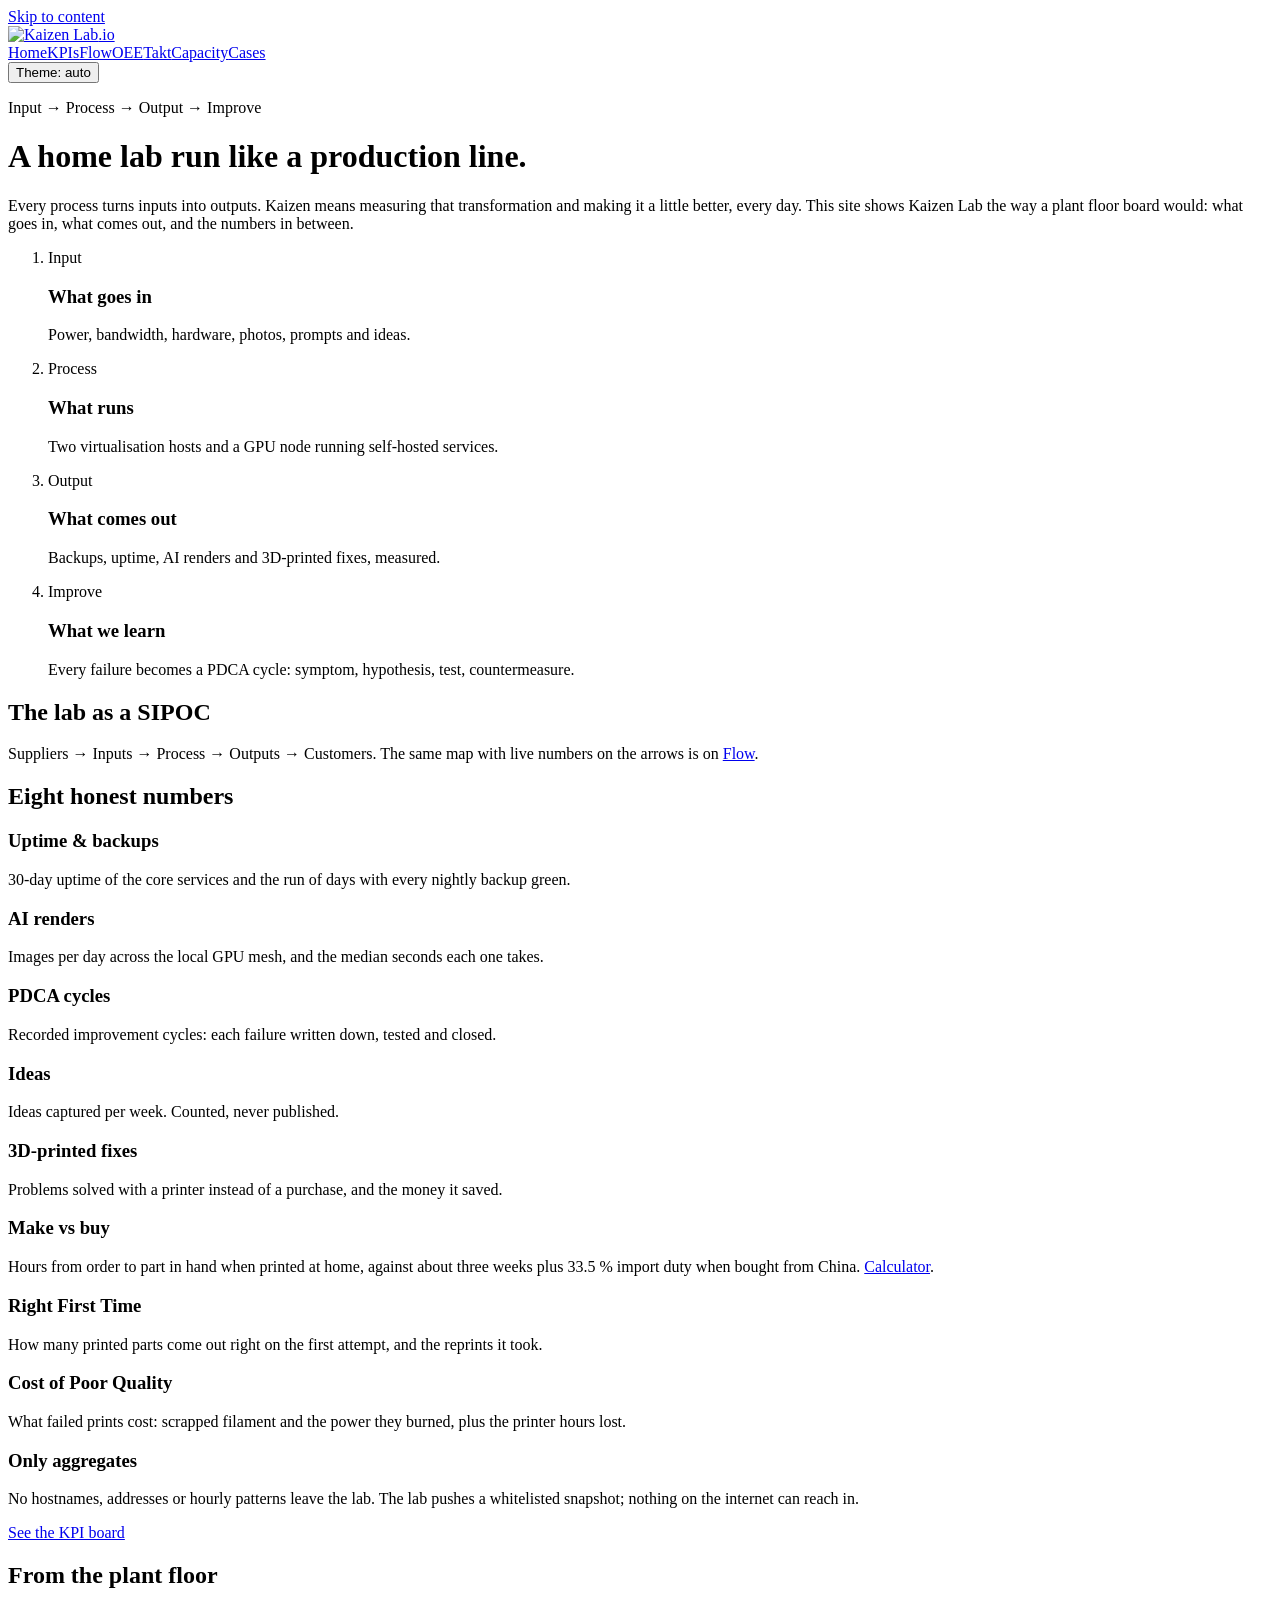
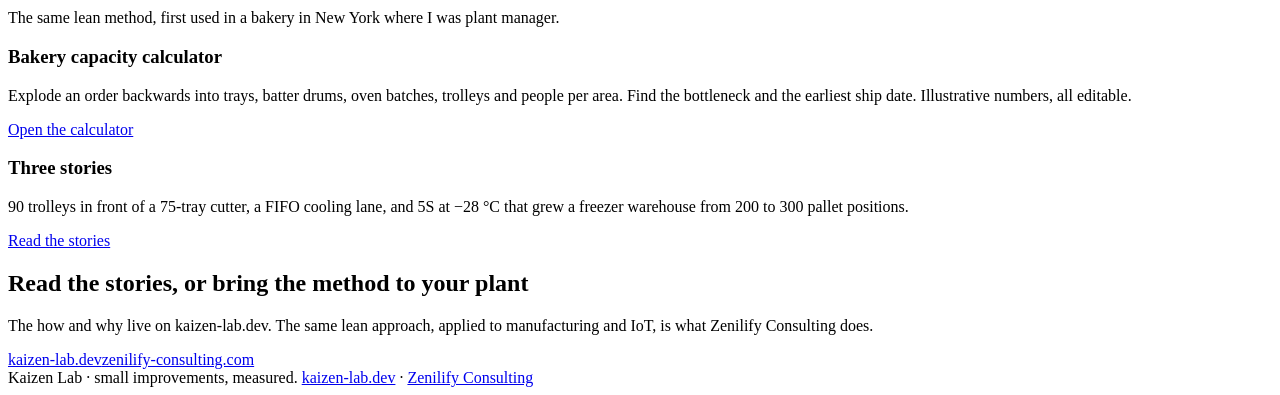
==== site/index.html @ 3bfd37c6 "kaizen-lab.io: initial public release" ====
<!doctype html>
<html lang="en">
<head>
<meta charset="utf-8">
<meta name="viewport" content="width=device-width, initial-scale=1">
<title>Kaizen Lab I/O</title>
<meta name="description" content="Kaizen Lab measured in public: a home lab run like a production line. Inputs, process, outputs, and the small improvements in between.">
<meta property="og:title" content="Kaizen Lab I/O">
<meta property="og:description" content="A home lab run like a production line: honest KPIs, a SIPOC map and lean calculators.">
<meta property="og:url" content="https://kaizen-lab.io/">
<meta name="theme-color" content="#0D0D0D">
<link rel="icon" href="/assets/favicon.png" type="image/png">
<link rel="apple-touch-icon" href="/assets/apple-touch-icon.png">
<link rel="stylesheet" href="/assets/style.css?v=20261014a">
<script src="/assets/app.js?v=20261014a"></script>
</head>
<body>
<a class="skip" href="#main">Skip to content</a>
<header class="site-head"><div class="wrap">
  <a class="brand" href="/" aria-label="Kaizen Lab I/O, home"><img src="/assets/logo.png" alt="Kaizen Lab" width="168" height="22"><span class="io">.io</span></a>
  <nav class="main" aria-label="Main">
    <a href="/" aria-current="page">Home</a><a href="/kpi/">KPIs</a><a href="/flow/">Flow</a><a href="/tools/oee/">OEE</a><a href="/tools/takt/">Takt</a><a href="/tools/capacity/">Capacity</a><a href="/cases/bakery/">Cases</a>
  </nav>
  <button class="theme-btn" type="button">Theme: auto</button>
</div></header>

<main id="main" class="wrap">
  <p class="eyebrow">Input → Process → Output → Improve</p>
  <h1>A home lab run like a <span class="grad">production line</span>.</h1>
  <p class="lede">Every process turns inputs into outputs. Kaizen means measuring that transformation and making it a little better, every day. This site shows Kaizen Lab the way a plant floor board would: what goes in, what comes out, and the numbers in between.</p>

  <ol class="steps" aria-label="The loop">
    <li style="--c: var(--plan)"><span class="k">Input</span><h3>What goes in</h3><p>Power, bandwidth, hardware, photos, prompts and ideas.</p></li>
    <li style="--c: var(--do)"><span class="k">Process</span><h3>What runs</h3><p>Two virtualisation hosts and a GPU node running self-hosted services.</p></li>
    <li style="--c: var(--check)"><span class="k">Output</span><h3>What comes out</h3><p>Backups, uptime, AI renders and 3D-printed fixes, measured.</p></li>
    <li style="--c: var(--act)"><span class="k">Improve</span><h3>What we learn</h3><p>Every failure becomes a PDCA cycle: symptom, hypothesis, test, countermeasure.</p></li>
  </ol>

  <h2>The lab as a SIPOC</h2>
  <p class="note">Suppliers → Inputs → Process → Outputs → Customers. The same map with live numbers on the arrows is on <a href="/flow/">Flow</a>.</p>
  <div id="sipoc" class="sipoc-wrap">
    <noscript><p>Suppliers: CFE power, internet provider, hardware vendors, open source. Inputs: kWh, bandwidth, photos and documents, prompts, ideas. Process: two Proxmox hosts, one GPU AI node, about 40 self-hosted apps, PDCA on failures. Outputs: backups, AI renders, uptime, 3D-printed fixes. Customers: family, consulting clients, the builder.</p></noscript>
  </div>

  <h2>Eight honest numbers</h2>
  <div class="grid three">
    <div class="card"><h3>Uptime &amp; backups</h3><p class="note">30-day uptime of the core services and the run of days with every nightly backup green.</p></div>
    <div class="card"><h3>AI renders</h3><p class="note">Images per day across the local GPU mesh, and the median seconds each one takes.</p></div>
    <div class="card"><h3>PDCA cycles</h3><p class="note">Recorded improvement cycles: each failure written down, tested and closed.</p></div>
    <div class="card"><h3>Ideas</h3><p class="note">Ideas captured per week. Counted, never published.</p></div>
    <div class="card"><h3>3D-printed fixes</h3><p class="note">Problems solved with a printer instead of a purchase, and the money it saved.</p></div>
    <div class="card"><h3>Make vs buy</h3><p class="note">Hours from order to part in hand when printed at home, against about three weeks plus 33.5 % import duty when bought from China. <a href="/tools/make-or-buy/">Calculator</a>.</p></div>
    <div class="card"><h3>Right First Time</h3><p class="note">How many printed parts come out right on the first attempt, and the reprints it took.</p></div>
    <div class="card"><h3>Cost of Poor Quality</h3><p class="note">What failed prints cost: scrapped filament and the power they burned, plus the printer hours lost.</p></div>
    <div class="card"><h3>Only aggregates</h3><p class="note">No hostnames, addresses or hourly patterns leave the lab. The lab pushes a whitelisted snapshot; nothing on the internet can reach in.</p></div>
  </div>
  <p><a class="btn" href="/kpi/">See the KPI board</a></p>

  <h2>From the plant floor</h2>
  <p class="note">The same lean method, first used in a bakery in New York where I was plant manager.</p>
  <div class="grid two">
    <div class="card"><h3>Bakery capacity calculator</h3><p class="note">Explode an order backwards into trays, batter drums, oven batches, trolleys and people per area. Find the bottleneck and the earliest ship date. Illustrative numbers, all editable.</p><p><a href="/tools/capacity/">Open the calculator</a></p></div>
    <div class="card"><h3>Three stories</h3><p class="note">90 trolleys in front of a 75-tray cutter, a FIFO cooling lane, and 5S at −28 °C that grew a freezer warehouse from 200 to 300 pallet positions.</p><p><a href="/cases/bakery/">Read the stories</a></p></div>
  </div>

  <div class="cta">
    <h2>Read the stories, or bring the method to your plant</h2>
    <p class="note">The how and why live on kaizen-lab.dev. The same lean approach, applied to manufacturing and IoT, is what Zenilify Consulting does.</p>
    <a class="btn" href="https://kaizen-lab.dev">kaizen-lab.dev</a><a class="btn ghost" href="https://zenilify-consulting.com">zenilify-consulting.com</a>
  </div>
</main>

<footer class="site-foot"><div class="wrap">
  <span>Kaizen Lab · small improvements, measured.</span>
  <span><a href="https://kaizen-lab.dev">kaizen-lab.dev</a> · <a href="https://zenilify-consulting.com">Zenilify Consulting</a></span>
</div></footer>
<script src="/assets/sipoc.js?v=20261014a"></script>
<script>document.addEventListener('DOMContentLoaded', function () { KL.sipoc(document.getElementById('sipoc'), null); });</script>
</body>
</html>
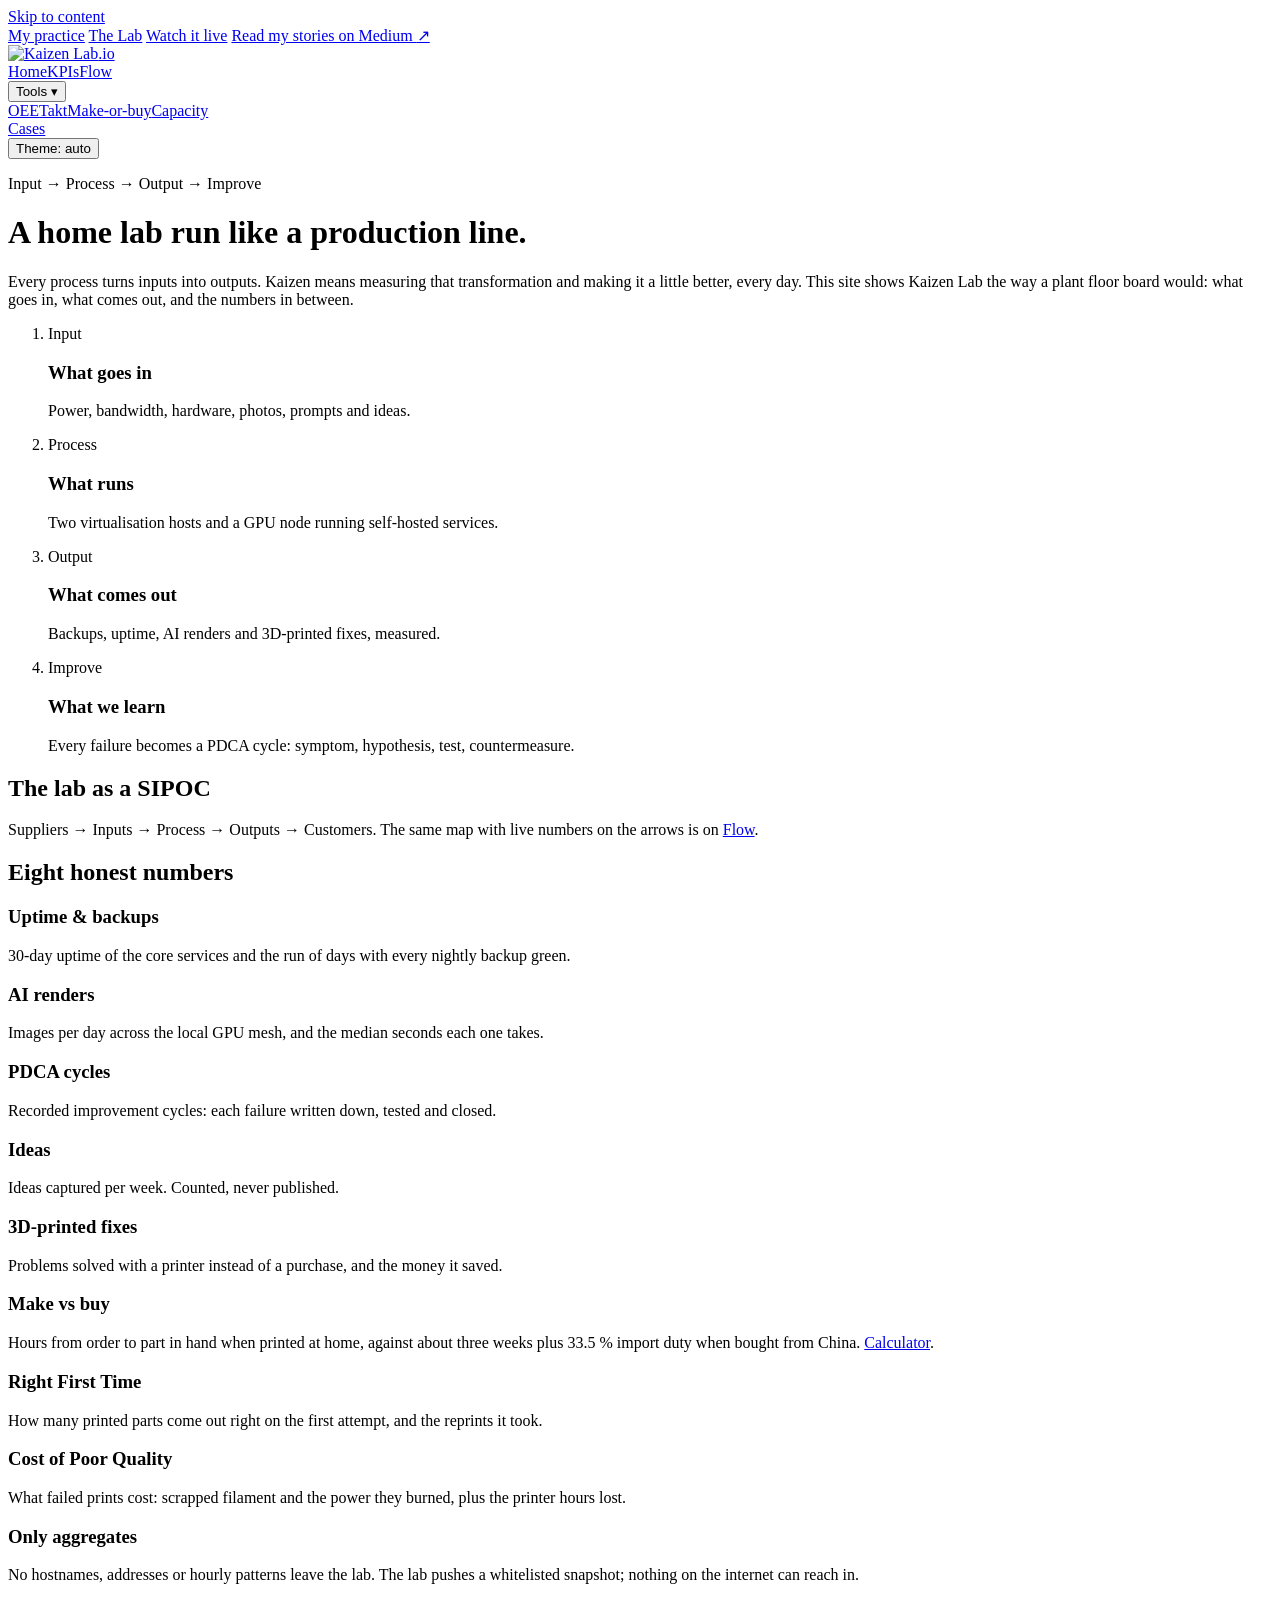
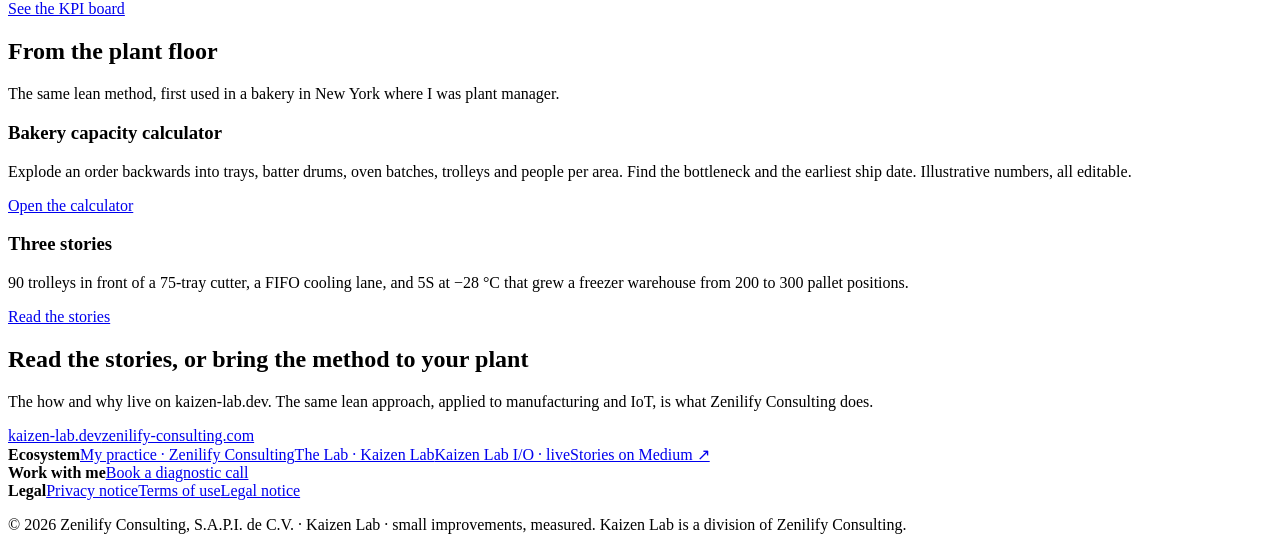
==== commit f5fff7ae: "feat: ecosystem switcher, SEO metadata, Tools menu, ES toggle for KPI labels - shared ecosystem swit" ====
--- a/site/index.html
+++ b/site/index.html
@@ -3,23 +3,41 @@
 <head>
 <meta charset="utf-8">
 <meta name="viewport" content="width=device-width, initial-scale=1">
-<title>Kaizen Lab I/O</title>
+<title>Home lab run like a production line · Kaizen Lab I/O</title>
 <meta name="description" content="Kaizen Lab measured in public: a home lab run like a production line. Inputs, process, outputs, and the small improvements in between.">
-<meta property="og:title" content="Kaizen Lab I/O">
-<meta property="og:description" content="A home lab run like a production line: honest KPIs, a SIPOC map and lean calculators.">
+<link rel="canonical" href="https://kaizen-lab.io/">
+<meta property="og:type" content="website">
+<meta property="og:site_name" content="Kaizen Lab I/O">
+<meta property="og:locale" content="en_US">
+<meta property="og:title" content="Home lab run like a production line · Kaizen Lab I/O">
+<meta property="og:description" content="Kaizen Lab measured in public: a home lab run like a production line. Inputs, process, outputs, and the small improvements in between.">
 <meta property="og:url" content="https://kaizen-lab.io/">
+<meta property="og:image" content="https://kaizen-lab.io/assets/og-image.png">
+<meta property="og:image:width" content="1200">
+<meta property="og:image:height" content="630">
+<meta property="og:image:alt" content="Kaizen Lab I/O: a home lab run like a production line">
+<meta name="twitter:card" content="summary_large_image">
+<meta name="twitter:title" content="Home lab run like a production line · Kaizen Lab I/O">
+<meta name="twitter:description" content="Kaizen Lab measured in public: a home lab run like a production line. Inputs, process, outputs, and the small improvements in between.">
+<meta name="twitter:image" content="https://kaizen-lab.io/assets/og-image.png">
 <meta name="theme-color" content="#0D0D0D">
 <link rel="icon" href="/assets/favicon.png" type="image/png">
 <link rel="apple-touch-icon" href="/assets/apple-touch-icon.png">
-<link rel="stylesheet" href="/assets/style.css?v=20261014a">
-<script src="/assets/app.js?v=20261014a"></script>
+<link rel="stylesheet" href="/assets/style.css?v=20261016a">
+<script src="/assets/app.js?v=20261016a"></script>
 </head>
 <body>
 <a class="skip" href="#main">Skip to content</a>
+<nav class="zx" aria-label="Zenilify ecosystem"><div class="zx-in">
+  <a href="https://zenilify-consulting.com/en/"><i style="--c:#F6A23A"></i>My practice</a>
+  <a href="https://kaizen-lab.dev/"><i style="--c:#6A4FA3"></i>The Lab</a>
+  <a href="https://kaizen-lab.io/" aria-current="page"><i class="live" style="--c:#1F9D55"></i>Watch it live</a>
+  <a class="zx-ext" href="https://zenilify.medium.com" target="_blank" rel="noopener">Read my stories on Medium <span aria-hidden="true">↗</span></a>
+</div></nav>
 <header class="site-head"><div class="wrap">
   <a class="brand" href="/" aria-label="Kaizen Lab I/O, home"><img src="/assets/logo.png" alt="Kaizen Lab" width="168" height="22"><span class="io">.io</span></a>
   <nav class="main" aria-label="Main">
-    <a href="/" aria-current="page">Home</a><a href="/kpi/">KPIs</a><a href="/flow/">Flow</a><a href="/tools/oee/">OEE</a><a href="/tools/takt/">Takt</a><a href="/tools/capacity/">Capacity</a><a href="/cases/bakery/">Cases</a>
+    <a href="/" aria-current="page">Home</a><a href="/kpi/">KPIs</a><a href="/flow/">Flow</a><div class="nav-dd"><button type="button" class="nav-dd-btn" aria-expanded="false" aria-controls="tools-menu">Tools <span aria-hidden="true">▾</span></button><div class="nav-dd-menu" id="tools-menu"><a href="/tools/oee/">OEE</a><a href="/tools/takt/">Takt</a><a href="/tools/make-or-buy/">Make-or-buy</a><a href="/tools/capacity/">Capacity</a></div></div><a href="/cases/bakery/">Cases</a>
   </nav>
   <button class="theme-btn" type="button">Theme: auto</button>
 </div></header>
@@ -66,15 +84,17 @@
   <div class="cta">
     <h2>Read the stories, or bring the method to your plant</h2>
     <p class="note">The how and why live on kaizen-lab.dev. The same lean approach, applied to manufacturing and IoT, is what Zenilify Consulting does.</p>
-    <a class="btn" href="https://kaizen-lab.dev">kaizen-lab.dev</a><a class="btn ghost" href="https://zenilify-consulting.com">zenilify-consulting.com</a>
+    <a class="btn" href="https://kaizen-lab.dev">kaizen-lab.dev</a><a class="btn ghost" href="https://zenilify-consulting.com/en/#contact">zenilify-consulting.com</a>
   </div>
 </main>
 
-<footer class="site-foot"><div class="wrap">
-  <span>Kaizen Lab · small improvements, measured.</span>
-  <span><a href="https://kaizen-lab.dev">kaizen-lab.dev</a> · <a href="https://zenilify-consulting.com">Zenilify Consulting</a></span>
+<footer class="zf"><div class="zf-in">
+  <div><b>Ecosystem</b><a href="https://zenilify-consulting.com/en/">My practice · Zenilify Consulting</a><a href="https://kaizen-lab.dev/">The Lab · Kaizen Lab</a><a href="https://kaizen-lab.io/" aria-current="page">Kaizen Lab I/O · live</a><a href="https://zenilify.medium.com" target="_blank" rel="noopener">Stories on Medium ↗</a></div>
+  <div><b>Work with me</b><a href="https://zenilify-consulting.com/en/#contact">Book a diagnostic call</a></div>
+  <div><b>Legal</b><a href="https://zenilify-consulting.com/en/privacy/">Privacy notice</a><a href="https://zenilify-consulting.com/en/terms/">Terms of use</a><a href="https://zenilify-consulting.com/en/legal/">Legal notice</a></div>
+  <p class="zf-legal">© 2026 Zenilify Consulting, S.A.P.I. de C.V. · Kaizen Lab · small improvements, measured. Kaizen Lab is a division of Zenilify Consulting.</p>
 </div></footer>
-<script src="/assets/sipoc.js?v=20261014a"></script>
+<script src="/assets/sipoc.js?v=20261016a"></script>
 <script>document.addEventListener('DOMContentLoaded', function () { KL.sipoc(document.getElementById('sipoc'), null); });</script>
 </body>
 </html>
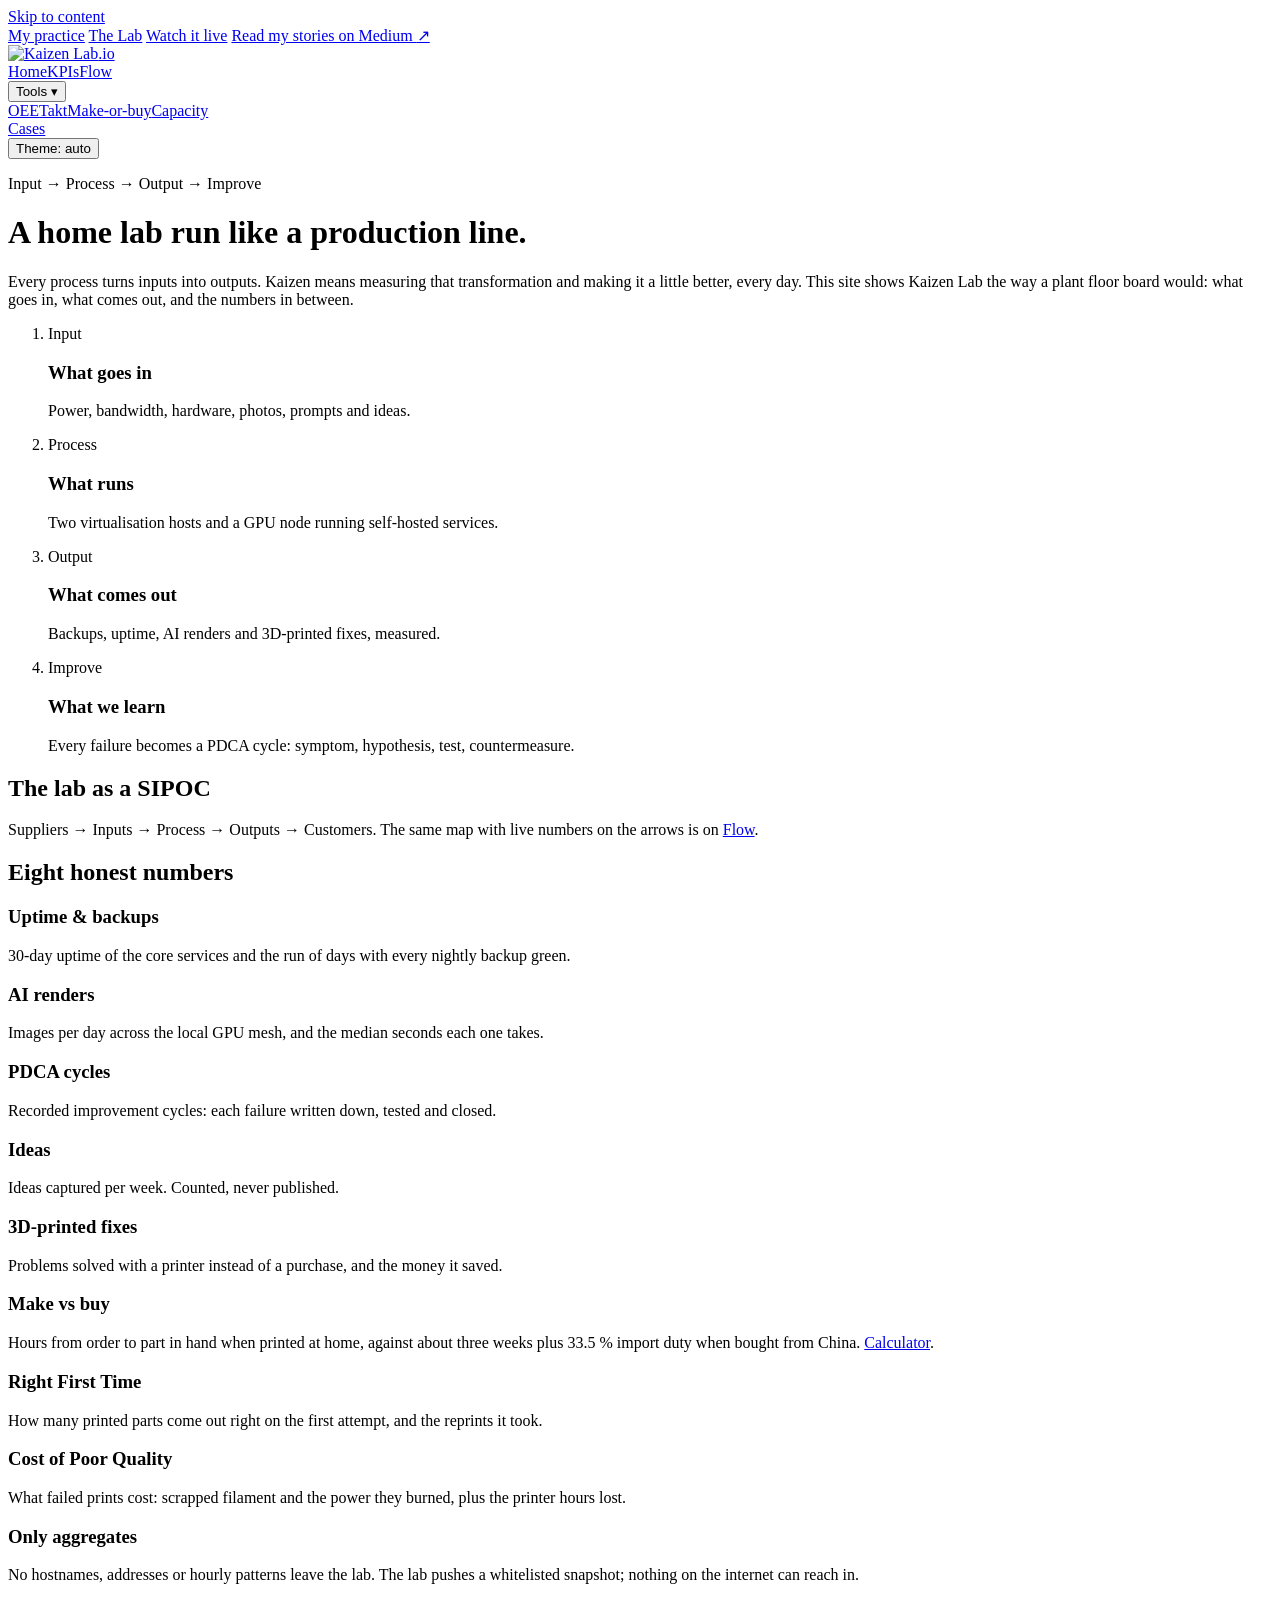
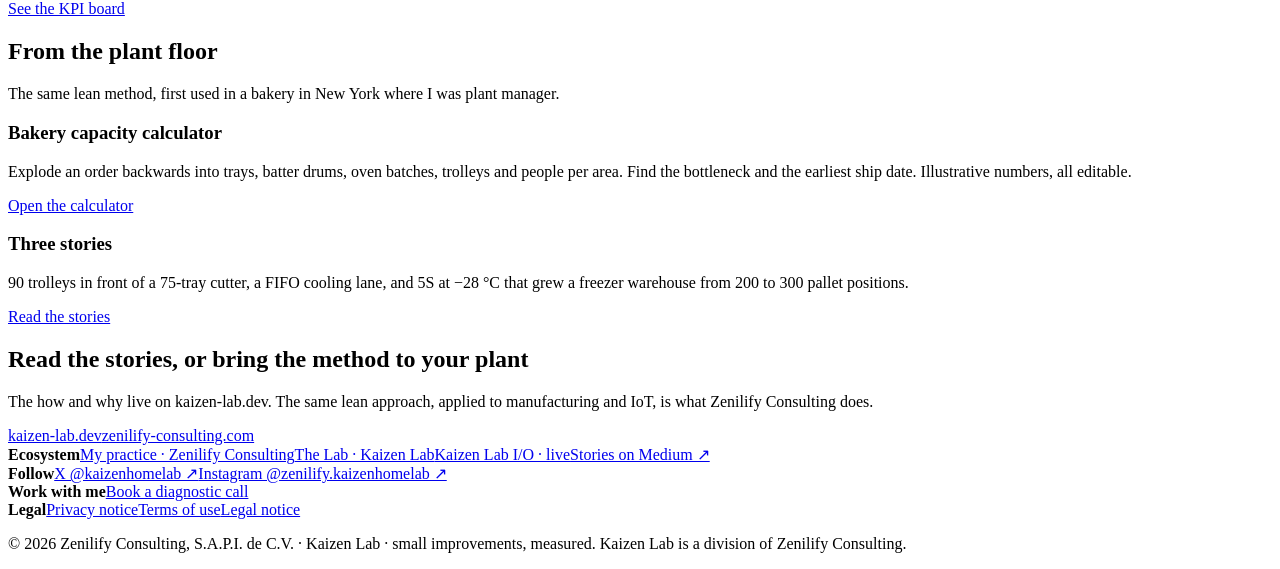
==== commit cfdae0b3: "feat: footer socials, wrapping switcher at phone width, TC002 story links, "Why it matters" idea-man" ====
--- a/site/index.html
+++ b/site/index.html
@@ -23,8 +23,8 @@
 <meta name="theme-color" content="#0D0D0D">
 <link rel="icon" href="/assets/favicon.png" type="image/png">
 <link rel="apple-touch-icon" href="/assets/apple-touch-icon.png">
-<link rel="stylesheet" href="/assets/style.css?v=20261016a">
-<script src="/assets/app.js?v=20261016a"></script>
+<link rel="stylesheet" href="/assets/style.css?v=20261017a">
+<script src="/assets/app.js?v=20261017a"></script>
 </head>
 <body>
 <a class="skip" href="#main">Skip to content</a>
@@ -90,11 +90,12 @@
 
 <footer class="zf"><div class="zf-in">
   <div><b>Ecosystem</b><a href="https://zenilify-consulting.com/en/">My practice · Zenilify Consulting</a><a href="https://kaizen-lab.dev/">The Lab · Kaizen Lab</a><a href="https://kaizen-lab.io/" aria-current="page">Kaizen Lab I/O · live</a><a href="https://zenilify.medium.com" target="_blank" rel="noopener">Stories on Medium ↗</a></div>
+  <div><b>Follow</b><a href="https://x.com/kaizenhomelab" target="_blank" rel="me noopener" aria-label="Kaizen Lab on X, @kaizenhomelab (opens in a new tab)">X @kaizenhomelab ↗</a><a href="https://www.instagram.com/zenilify.kaizenhomelab/" target="_blank" rel="me noopener" aria-label="Kaizen Lab on Instagram, @zenilify.kaizenhomelab (opens in a new tab)">Instagram @zenilify.kaizenhomelab ↗</a></div>
   <div><b>Work with me</b><a href="https://zenilify-consulting.com/en/#contact">Book a diagnostic call</a></div>
   <div><b>Legal</b><a href="https://zenilify-consulting.com/en/privacy/">Privacy notice</a><a href="https://zenilify-consulting.com/en/terms/">Terms of use</a><a href="https://zenilify-consulting.com/en/legal/">Legal notice</a></div>
   <p class="zf-legal">© 2026 Zenilify Consulting, S.A.P.I. de C.V. · Kaizen Lab · small improvements, measured. Kaizen Lab is a division of Zenilify Consulting.</p>
 </div></footer>
-<script src="/assets/sipoc.js?v=20261016a"></script>
+<script src="/assets/sipoc.js?v=20261017a"></script>
 <script>document.addEventListener('DOMContentLoaded', function () { KL.sipoc(document.getElementById('sipoc'), null); });</script>
 </body>
 </html>
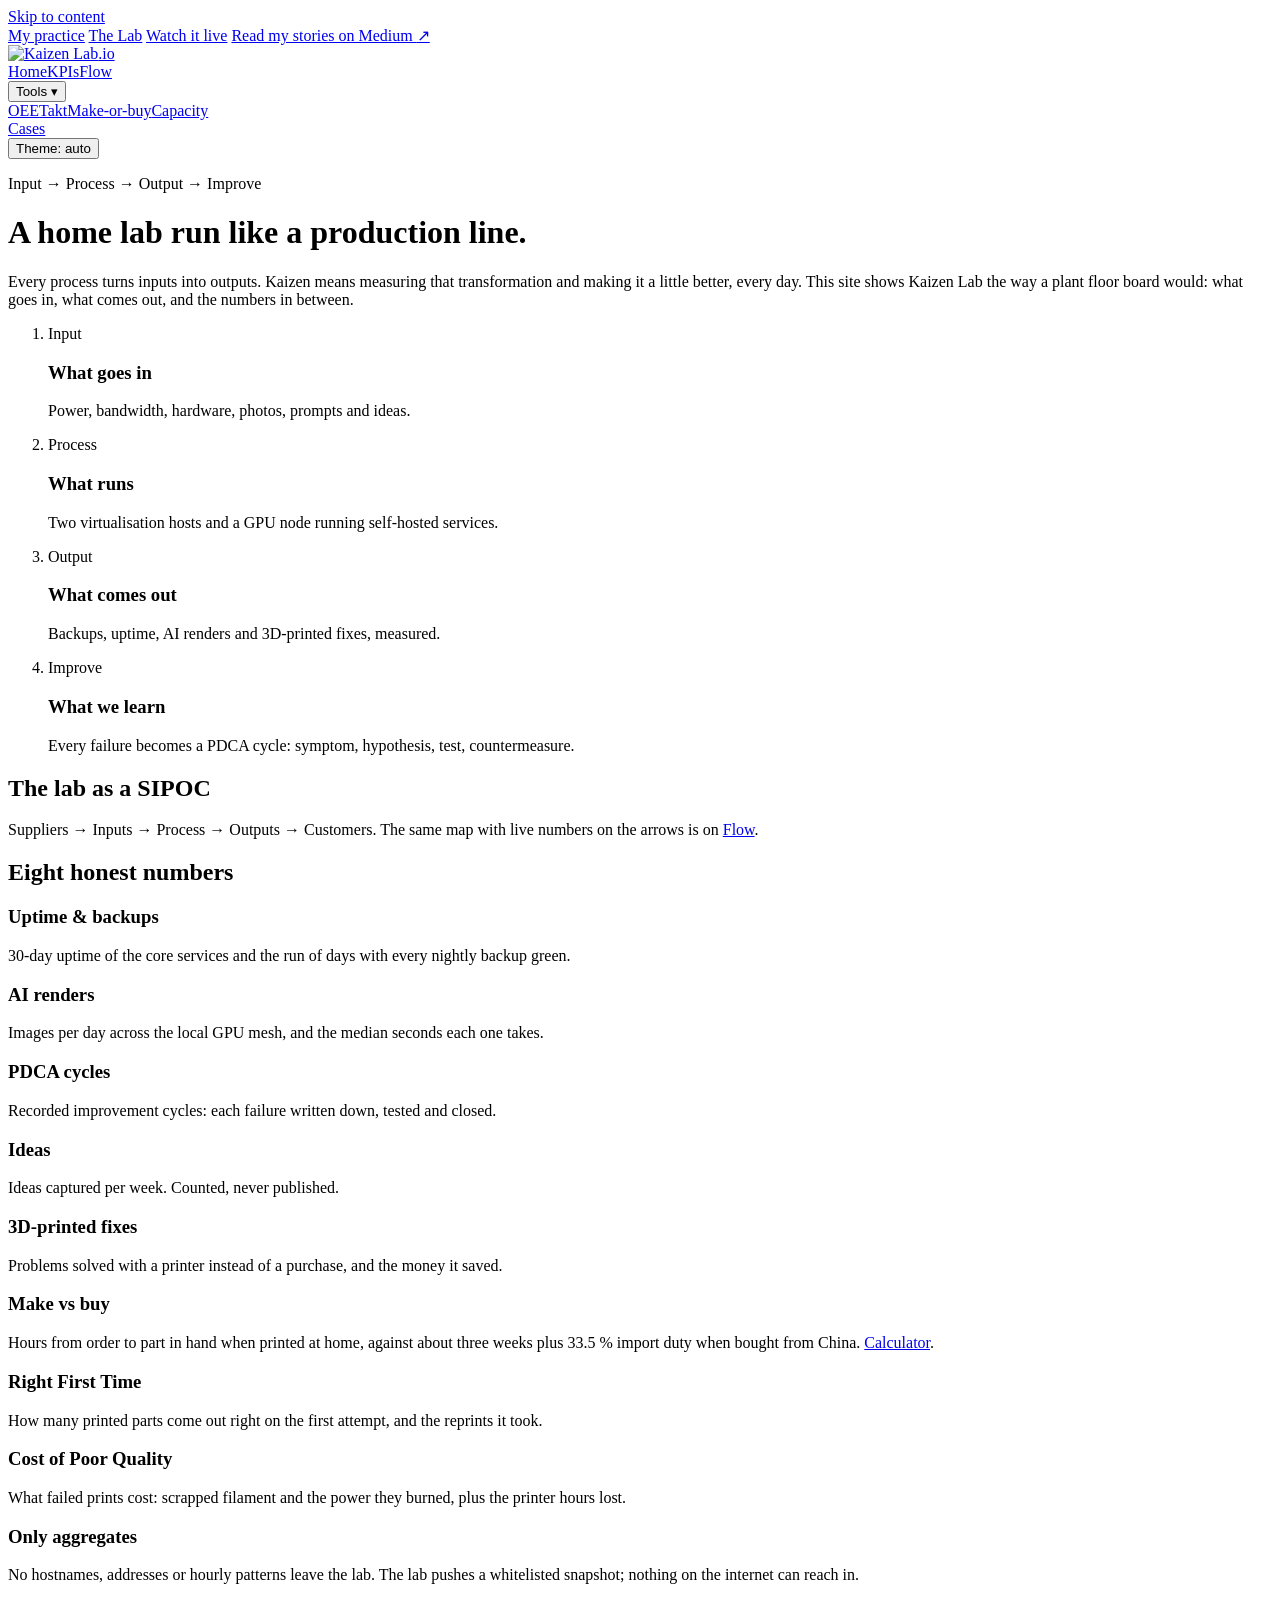
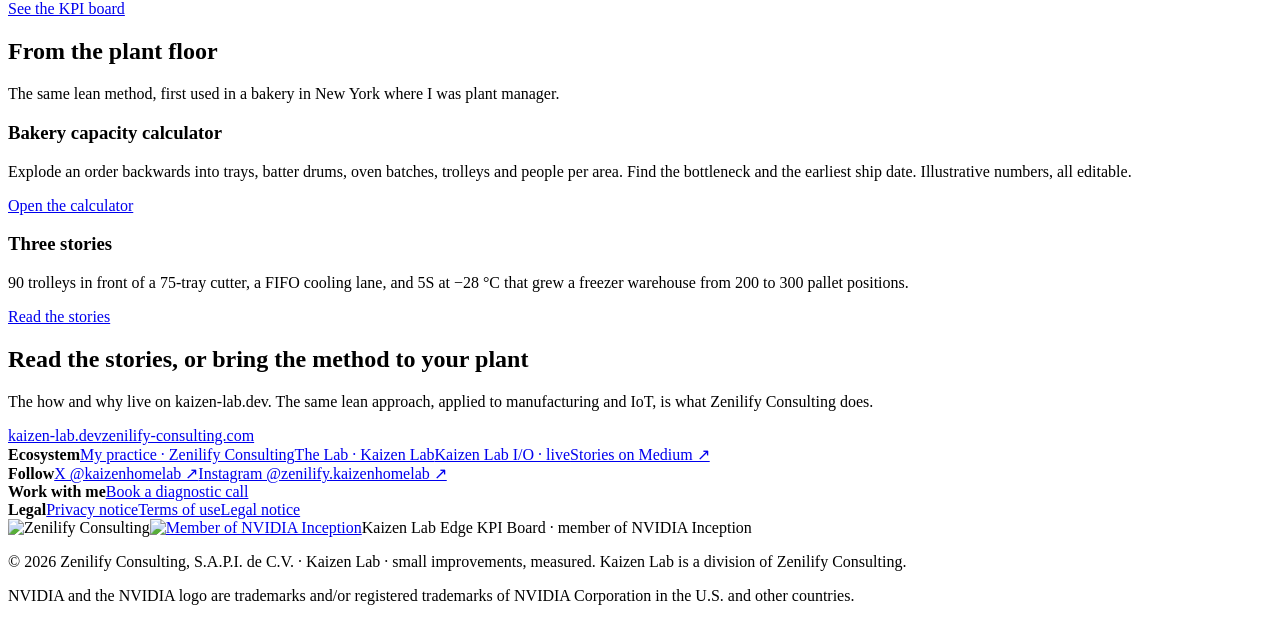
==== commit 58c92057: "kaizen-lab.io: NVIDIA Inception footer row (badge, wording, trademark line) Same row as kaizen-lab.d" ====
--- a/site/index.html
+++ b/site/index.html
@@ -23,7 +23,7 @@
 <meta name="theme-color" content="#0D0D0D">
 <link rel="icon" href="/assets/favicon.png" type="image/png">
 <link rel="apple-touch-icon" href="/assets/apple-touch-icon.png">
-<link rel="stylesheet" href="/assets/style.css?v=20261017a">
+<link rel="stylesheet" href="/assets/style.css?v=20261018a">
 <script src="/assets/app.js?v=20261017a"></script>
 </head>
 <body>
@@ -93,7 +93,9 @@
   <div><b>Follow</b><a href="https://x.com/kaizenhomelab" target="_blank" rel="me noopener" aria-label="Kaizen Lab on X, @kaizenhomelab (opens in a new tab)">X @kaizenhomelab ↗</a><a href="https://www.instagram.com/zenilify.kaizenhomelab/" target="_blank" rel="me noopener" aria-label="Kaizen Lab on Instagram, @zenilify.kaizenhomelab (opens in a new tab)">Instagram @zenilify.kaizenhomelab ↗</a></div>
   <div><b>Work with me</b><a href="https://zenilify-consulting.com/en/#contact">Book a diagnostic call</a></div>
   <div><b>Legal</b><a href="https://zenilify-consulting.com/en/privacy/">Privacy notice</a><a href="https://zenilify-consulting.com/en/terms/">Terms of use</a><a href="https://zenilify-consulting.com/en/legal/">Legal notice</a></div>
+  <div class="zf-partner"><img class="zf-plogo" src="/assets/zenilify-consulting-logo-white-512w.png" alt="Zenilify Consulting" width="512" height="151" loading="lazy"><a class="zf-badge" href="https://www.nvidia.com/en-us/startups/" rel="noopener"><img src="/assets/nvidia-inception-badge.svg" alt="Member of NVIDIA Inception" width="79" height="34" loading="lazy"></a><span>Kaizen Lab Edge KPI Board · member of NVIDIA Inception</span></div>
   <p class="zf-legal">© 2026 Zenilify Consulting, S.A.P.I. de C.V. · Kaizen Lab · small improvements, measured. Kaizen Lab is a division of Zenilify Consulting.</p>
+  <p class="zf-tm">NVIDIA and the NVIDIA logo are trademarks and/or registered trademarks of NVIDIA Corporation in the U.S. and other countries.</p>
 </div></footer>
 <script src="/assets/sipoc.js?v=20261017a"></script>
 <script>document.addEventListener('DOMContentLoaded', function () { KL.sipoc(document.getElementById('sipoc'), null); });</script>
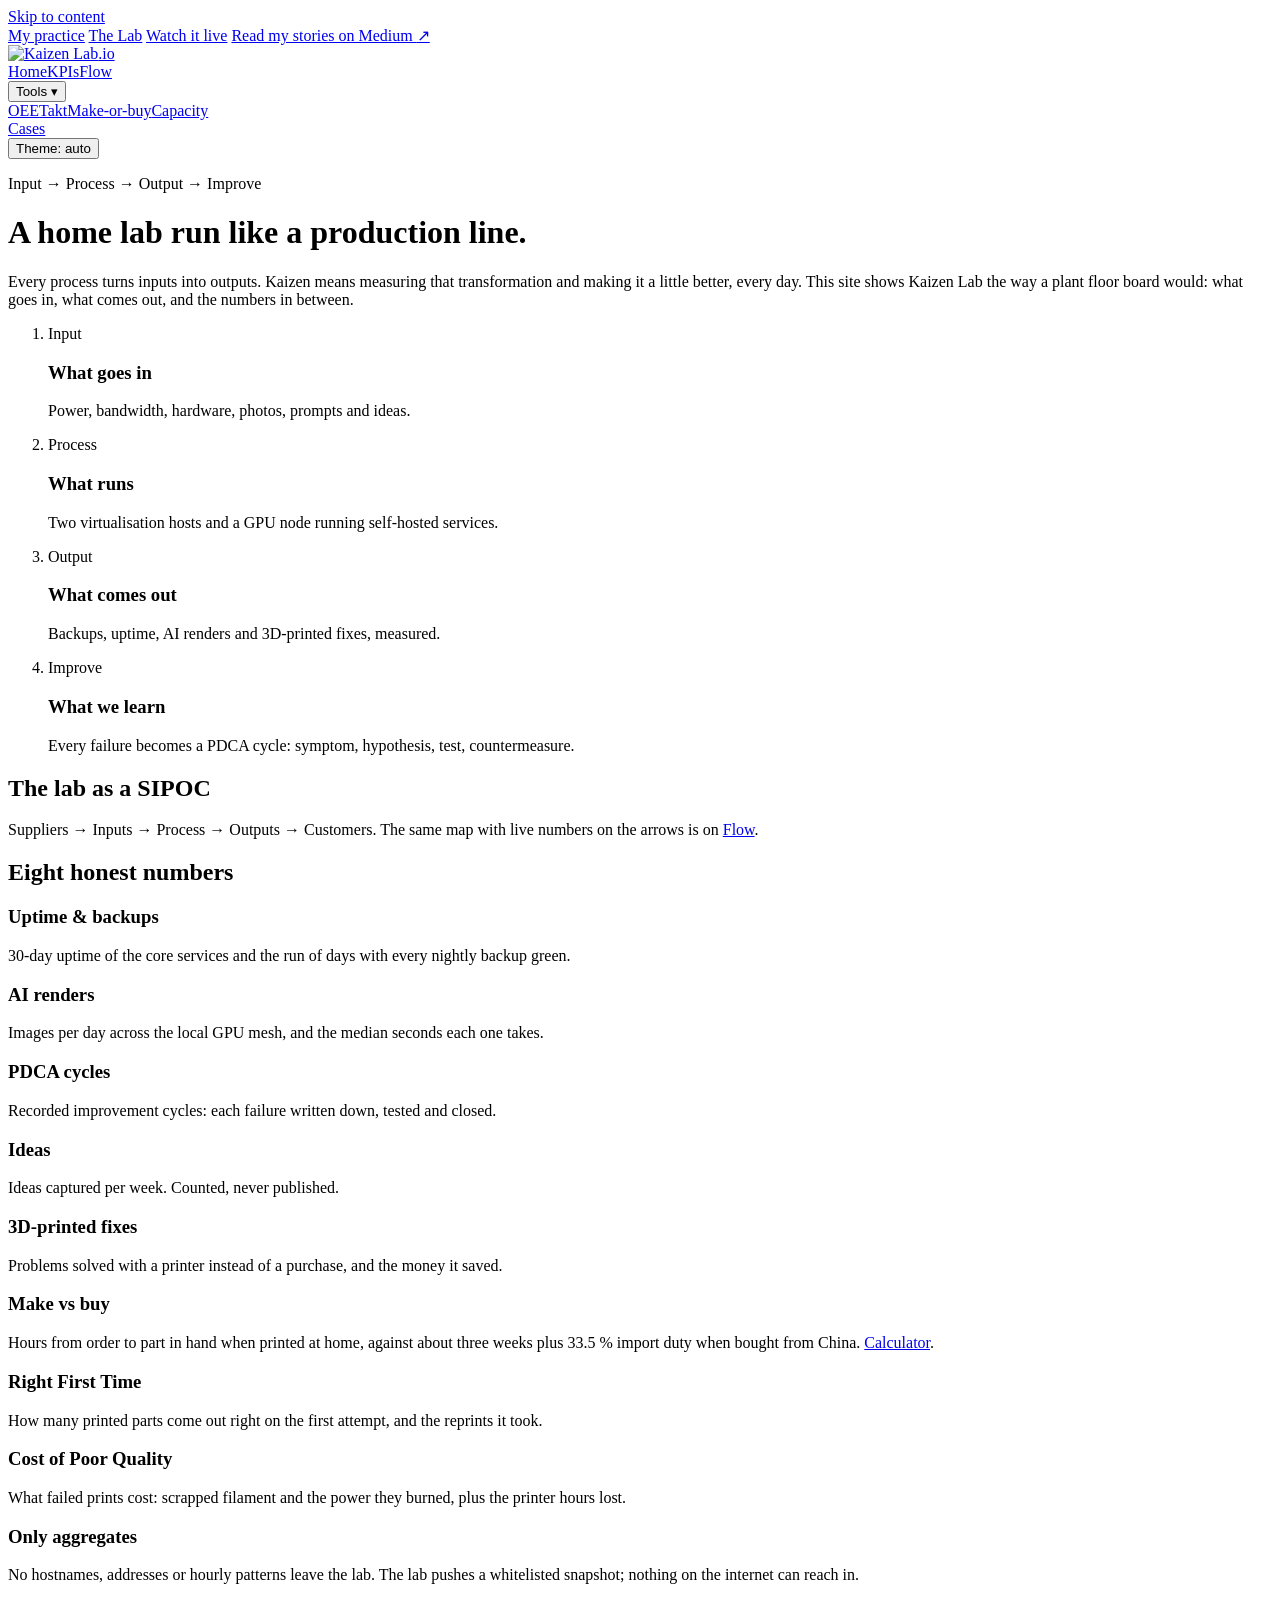
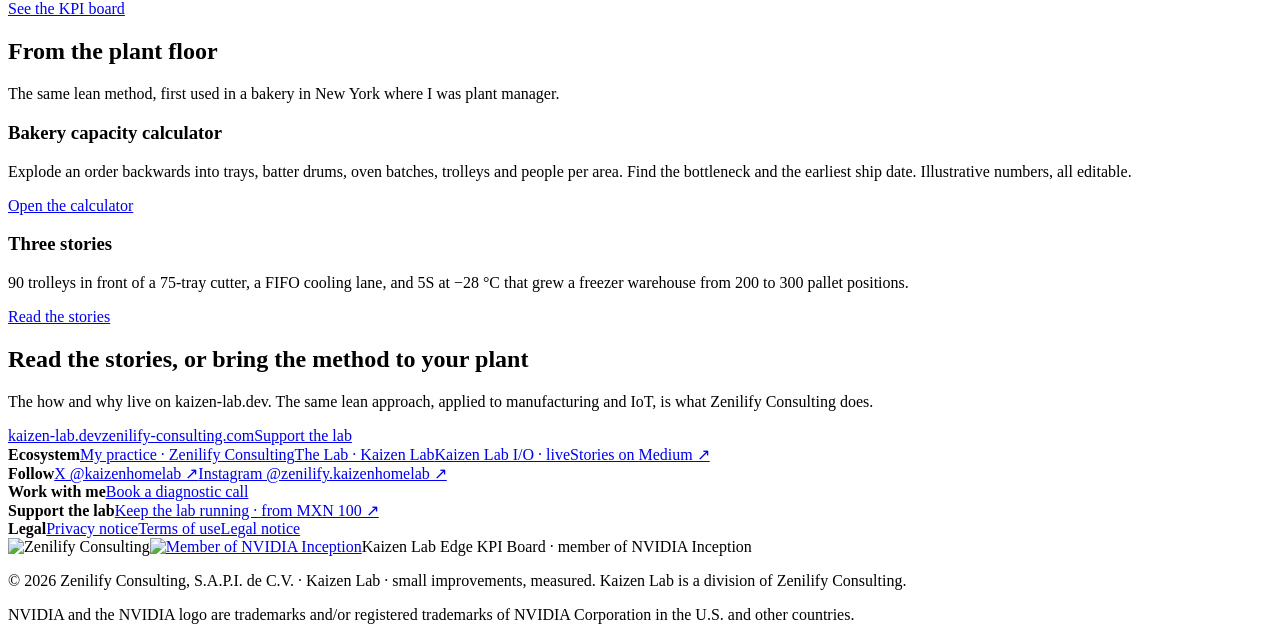
==== commit db7e3988: "kaizen-lab.io: 'Support the lab' footer column + home CTA (Stripe, from MXN 100) Co-Authored-By: Cla" ====
--- a/site/index.html
+++ b/site/index.html
@@ -84,7 +84,7 @@
   <div class="cta">
     <h2>Read the stories, or bring the method to your plant</h2>
     <p class="note">The how and why live on kaizen-lab.dev. The same lean approach, applied to manufacturing and IoT, is what Zenilify Consulting does.</p>
-    <a class="btn" href="https://kaizen-lab.dev">kaizen-lab.dev</a><a class="btn ghost" href="https://zenilify-consulting.com/en/#contact">zenilify-consulting.com</a>
+    <a class="btn" href="https://kaizen-lab.dev">kaizen-lab.dev</a><a class="btn ghost" href="https://zenilify-consulting.com/en/#contact">zenilify-consulting.com</a><a class="btn ghost" href="https://donate.stripe.com/28E28scfy05has890p1RC02" target="_blank" rel="noopener">Support the lab</a>
   </div>
 </main>
 
@@ -92,6 +92,7 @@
   <div><b>Ecosystem</b><a href="https://zenilify-consulting.com/en/">My practice · Zenilify Consulting</a><a href="https://kaizen-lab.dev/">The Lab · Kaizen Lab</a><a href="https://kaizen-lab.io/" aria-current="page">Kaizen Lab I/O · live</a><a href="https://zenilify.medium.com" target="_blank" rel="noopener">Stories on Medium ↗</a></div>
   <div><b>Follow</b><a href="https://x.com/kaizenhomelab" target="_blank" rel="me noopener" aria-label="Kaizen Lab on X, @kaizenhomelab (opens in a new tab)">X @kaizenhomelab ↗</a><a href="https://www.instagram.com/zenilify.kaizenhomelab/" target="_blank" rel="me noopener" aria-label="Kaizen Lab on Instagram, @zenilify.kaizenhomelab (opens in a new tab)">Instagram @zenilify.kaizenhomelab ↗</a></div>
   <div><b>Work with me</b><a href="https://zenilify-consulting.com/en/#contact">Book a diagnostic call</a></div>
+  <div><b>Support the lab</b><a href="https://donate.stripe.com/28E28scfy05has890p1RC02" target="_blank" rel="noopener" aria-label="Support the lab with a one-off contribution via Stripe, from MXN 100 (opens in a new tab)">Keep the lab running · from MXN 100 ↗</a></div>
   <div><b>Legal</b><a href="https://zenilify-consulting.com/en/privacy/">Privacy notice</a><a href="https://zenilify-consulting.com/en/terms/">Terms of use</a><a href="https://zenilify-consulting.com/en/legal/">Legal notice</a></div>
   <div class="zf-partner"><img class="zf-plogo" src="/assets/zenilify-consulting-logo-white-512w.png" alt="Zenilify Consulting" width="512" height="151" loading="lazy"><a class="zf-badge" href="https://www.nvidia.com/en-us/startups/" rel="noopener"><img src="/assets/nvidia-inception-badge.svg" alt="Member of NVIDIA Inception" width="79" height="34" loading="lazy"></a><span>Kaizen Lab Edge KPI Board · member of NVIDIA Inception</span></div>
   <p class="zf-legal">© 2026 Zenilify Consulting, S.A.P.I. de C.V. · Kaizen Lab · small improvements, measured. Kaizen Lab is a division of Zenilify Consulting.</p>
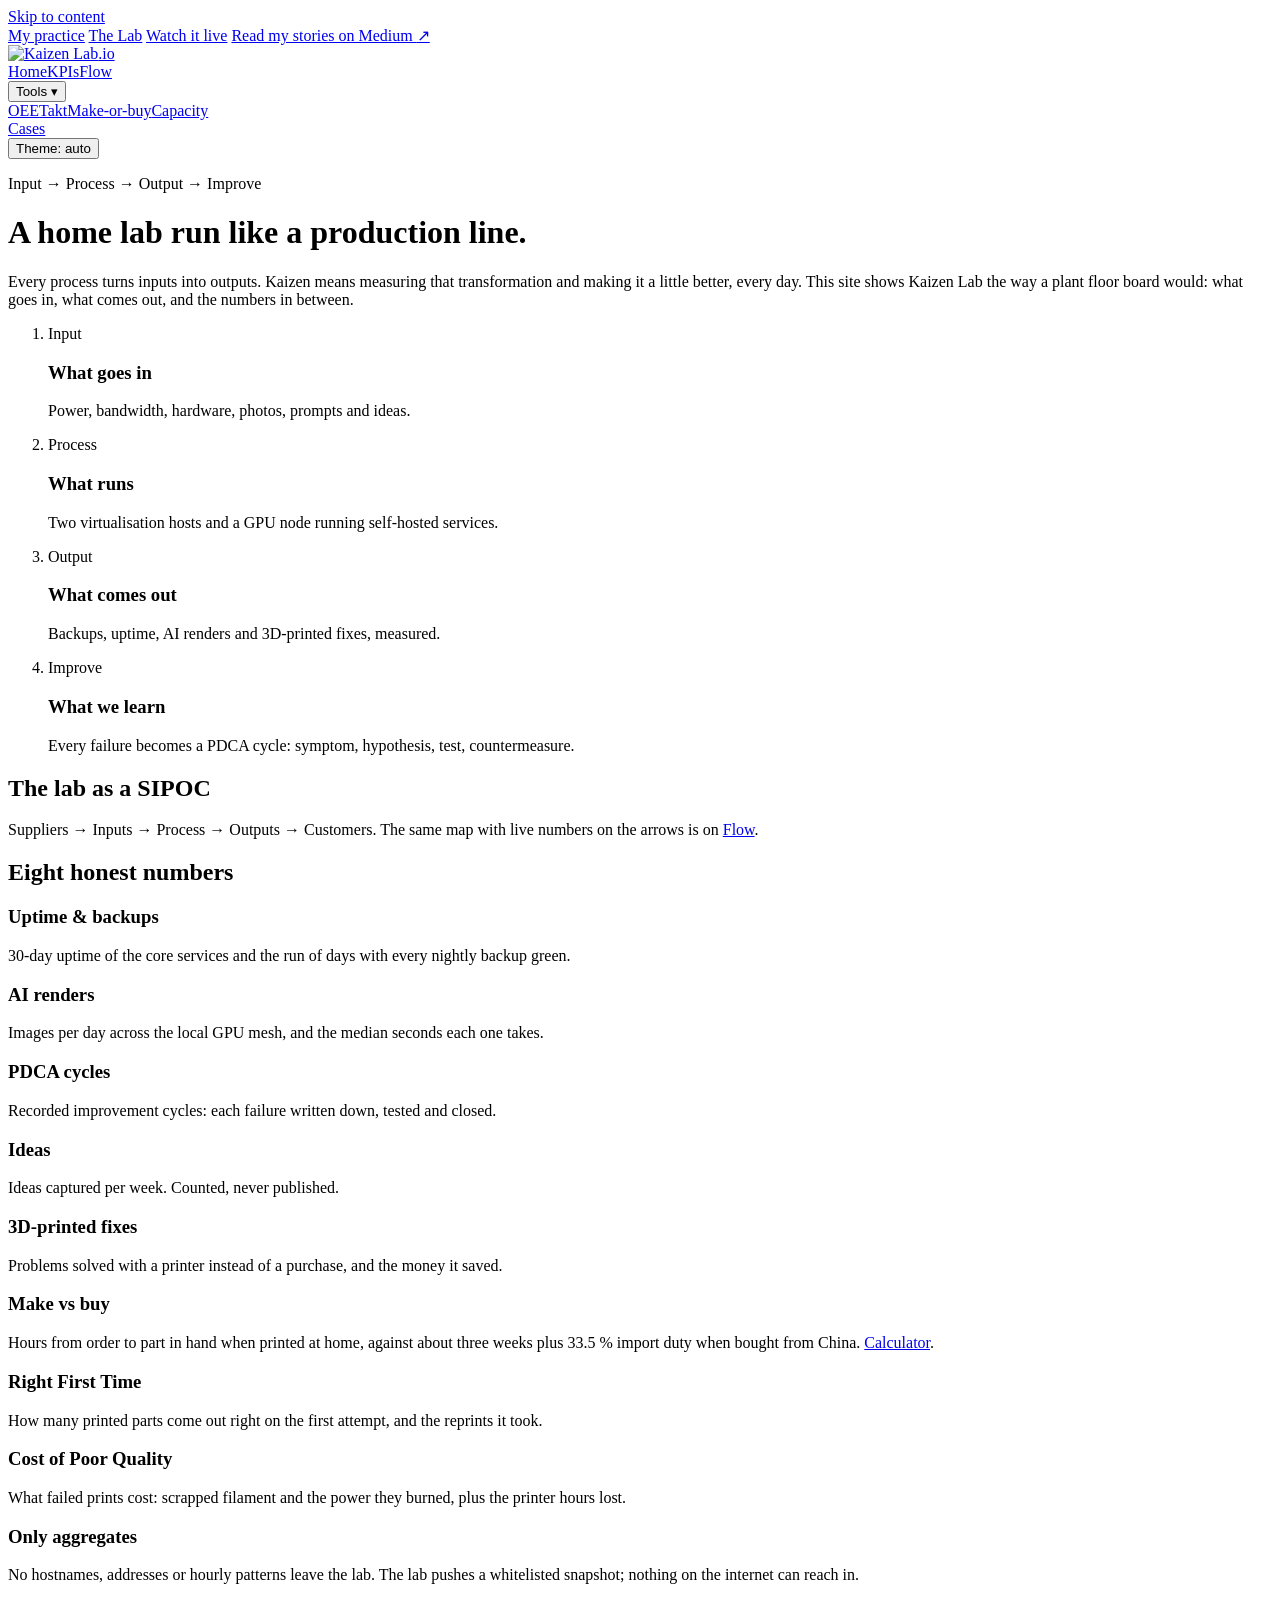
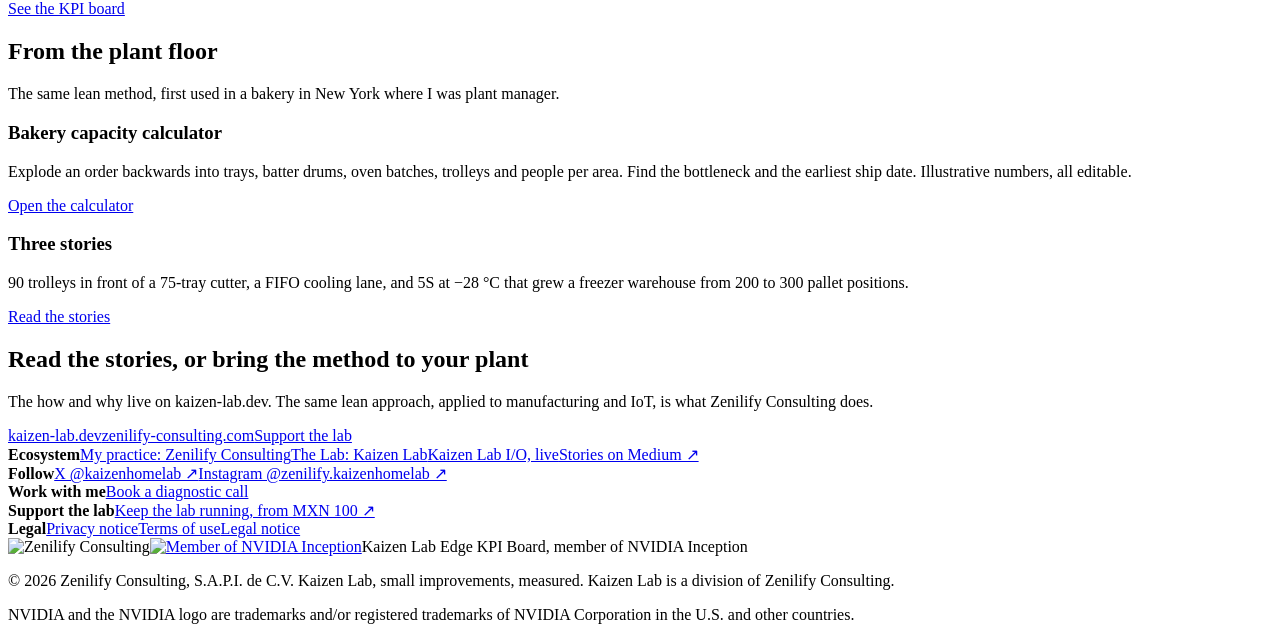
==== commit 40b17dbc: "site: dash and middot sweep (NVIDIA feedback 31 Oct 2026) No em dash, en dash or middot left in any " ====
--- a/site/index.html
+++ b/site/index.html
@@ -3,13 +3,13 @@
 <head>
 <meta charset="utf-8">
 <meta name="viewport" content="width=device-width, initial-scale=1">
-<title>Home lab run like a production line · Kaizen Lab I/O</title>
+<title>Home lab run like a production line | Kaizen Lab I/O</title>
 <meta name="description" content="Kaizen Lab measured in public: a home lab run like a production line. Inputs, process, outputs, and the small improvements in between.">
 <link rel="canonical" href="https://kaizen-lab.io/">
 <meta property="og:type" content="website">
 <meta property="og:site_name" content="Kaizen Lab I/O">
 <meta property="og:locale" content="en_US">
-<meta property="og:title" content="Home lab run like a production line · Kaizen Lab I/O">
+<meta property="og:title" content="Home lab run like a production line, Kaizen Lab I/O">
 <meta property="og:description" content="Kaizen Lab measured in public: a home lab run like a production line. Inputs, process, outputs, and the small improvements in between.">
 <meta property="og:url" content="https://kaizen-lab.io/">
 <meta property="og:image" content="https://kaizen-lab.io/assets/og-image.png">
@@ -17,7 +17,7 @@
 <meta property="og:image:height" content="630">
 <meta property="og:image:alt" content="Kaizen Lab I/O: a home lab run like a production line">
 <meta name="twitter:card" content="summary_large_image">
-<meta name="twitter:title" content="Home lab run like a production line · Kaizen Lab I/O">
+<meta name="twitter:title" content="Home lab run like a production line, Kaizen Lab I/O">
 <meta name="twitter:description" content="Kaizen Lab measured in public: a home lab run like a production line. Inputs, process, outputs, and the small improvements in between.">
 <meta name="twitter:image" content="https://kaizen-lab.io/assets/og-image.png">
 <meta name="theme-color" content="#0D0D0D">
@@ -89,13 +89,13 @@
 </main>
 
 <footer class="zf"><div class="zf-in">
-  <div><b>Ecosystem</b><a href="https://zenilify-consulting.com/en/">My practice · Zenilify Consulting</a><a href="https://kaizen-lab.dev/">The Lab · Kaizen Lab</a><a href="https://kaizen-lab.io/" aria-current="page">Kaizen Lab I/O · live</a><a href="https://zenilify.medium.com" target="_blank" rel="noopener">Stories on Medium ↗</a></div>
+  <div><b>Ecosystem</b><a href="https://zenilify-consulting.com/en/">My practice: Zenilify Consulting</a><a href="https://kaizen-lab.dev/">The Lab: Kaizen Lab</a><a href="https://kaizen-lab.io/" aria-current="page">Kaizen Lab I/O, live</a><a href="https://zenilify.medium.com" target="_blank" rel="noopener">Stories on Medium ↗</a></div>
   <div><b>Follow</b><a href="https://x.com/kaizenhomelab" target="_blank" rel="me noopener" aria-label="Kaizen Lab on X, @kaizenhomelab (opens in a new tab)">X @kaizenhomelab ↗</a><a href="https://www.instagram.com/zenilify.kaizenhomelab/" target="_blank" rel="me noopener" aria-label="Kaizen Lab on Instagram, @zenilify.kaizenhomelab (opens in a new tab)">Instagram @zenilify.kaizenhomelab ↗</a></div>
   <div><b>Work with me</b><a href="https://zenilify-consulting.com/en/#contact">Book a diagnostic call</a></div>
-  <div><b>Support the lab</b><a href="https://donate.stripe.com/28E28scfy05has890p1RC02" target="_blank" rel="noopener" aria-label="Support the lab with a one-off contribution via Stripe, from MXN 100 (opens in a new tab)">Keep the lab running · from MXN 100 ↗</a></div>
+  <div><b>Support the lab</b><a href="https://donate.stripe.com/28E28scfy05has890p1RC02" target="_blank" rel="noopener" aria-label="Support the lab with a one-off contribution via Stripe, from MXN 100 (opens in a new tab)">Keep the lab running, from MXN 100 ↗</a></div>
   <div><b>Legal</b><a href="https://zenilify-consulting.com/en/privacy/">Privacy notice</a><a href="https://zenilify-consulting.com/en/terms/">Terms of use</a><a href="https://zenilify-consulting.com/en/legal/">Legal notice</a></div>
-  <div class="zf-partner"><img class="zf-plogo" src="/assets/zenilify-consulting-logo-white-512w.png" alt="Zenilify Consulting" width="512" height="151" loading="lazy"><a class="zf-badge" href="https://www.nvidia.com/en-us/startups/" rel="noopener"><img src="/assets/nvidia-inception-badge.svg" alt="Member of NVIDIA Inception" width="79" height="34" loading="lazy"></a><span>Kaizen Lab Edge KPI Board · member of NVIDIA Inception</span></div>
-  <p class="zf-legal">© 2026 Zenilify Consulting, S.A.P.I. de C.V. · Kaizen Lab · small improvements, measured. Kaizen Lab is a division of Zenilify Consulting.</p>
+  <div class="zf-partner"><img class="zf-plogo" src="/assets/zenilify-consulting-logo-white-512w.png" alt="Zenilify Consulting" width="512" height="151" loading="lazy"><a class="zf-badge" href="https://www.nvidia.com/en-us/startups/" rel="noopener"><img src="/assets/nvidia-inception-badge.svg" alt="Member of NVIDIA Inception" width="79" height="34" loading="lazy"></a><span>Kaizen Lab Edge KPI Board, member of NVIDIA Inception</span></div>
+  <p class="zf-legal">© 2026 Zenilify Consulting, S.A.P.I. de C.V. Kaizen Lab, small improvements, measured. Kaizen Lab is a division of Zenilify Consulting.</p>
   <p class="zf-tm">NVIDIA and the NVIDIA logo are trademarks and/or registered trademarks of NVIDIA Corporation in the U.S. and other countries.</p>
 </div></footer>
 <script src="/assets/sipoc.js?v=20261017a"></script>
